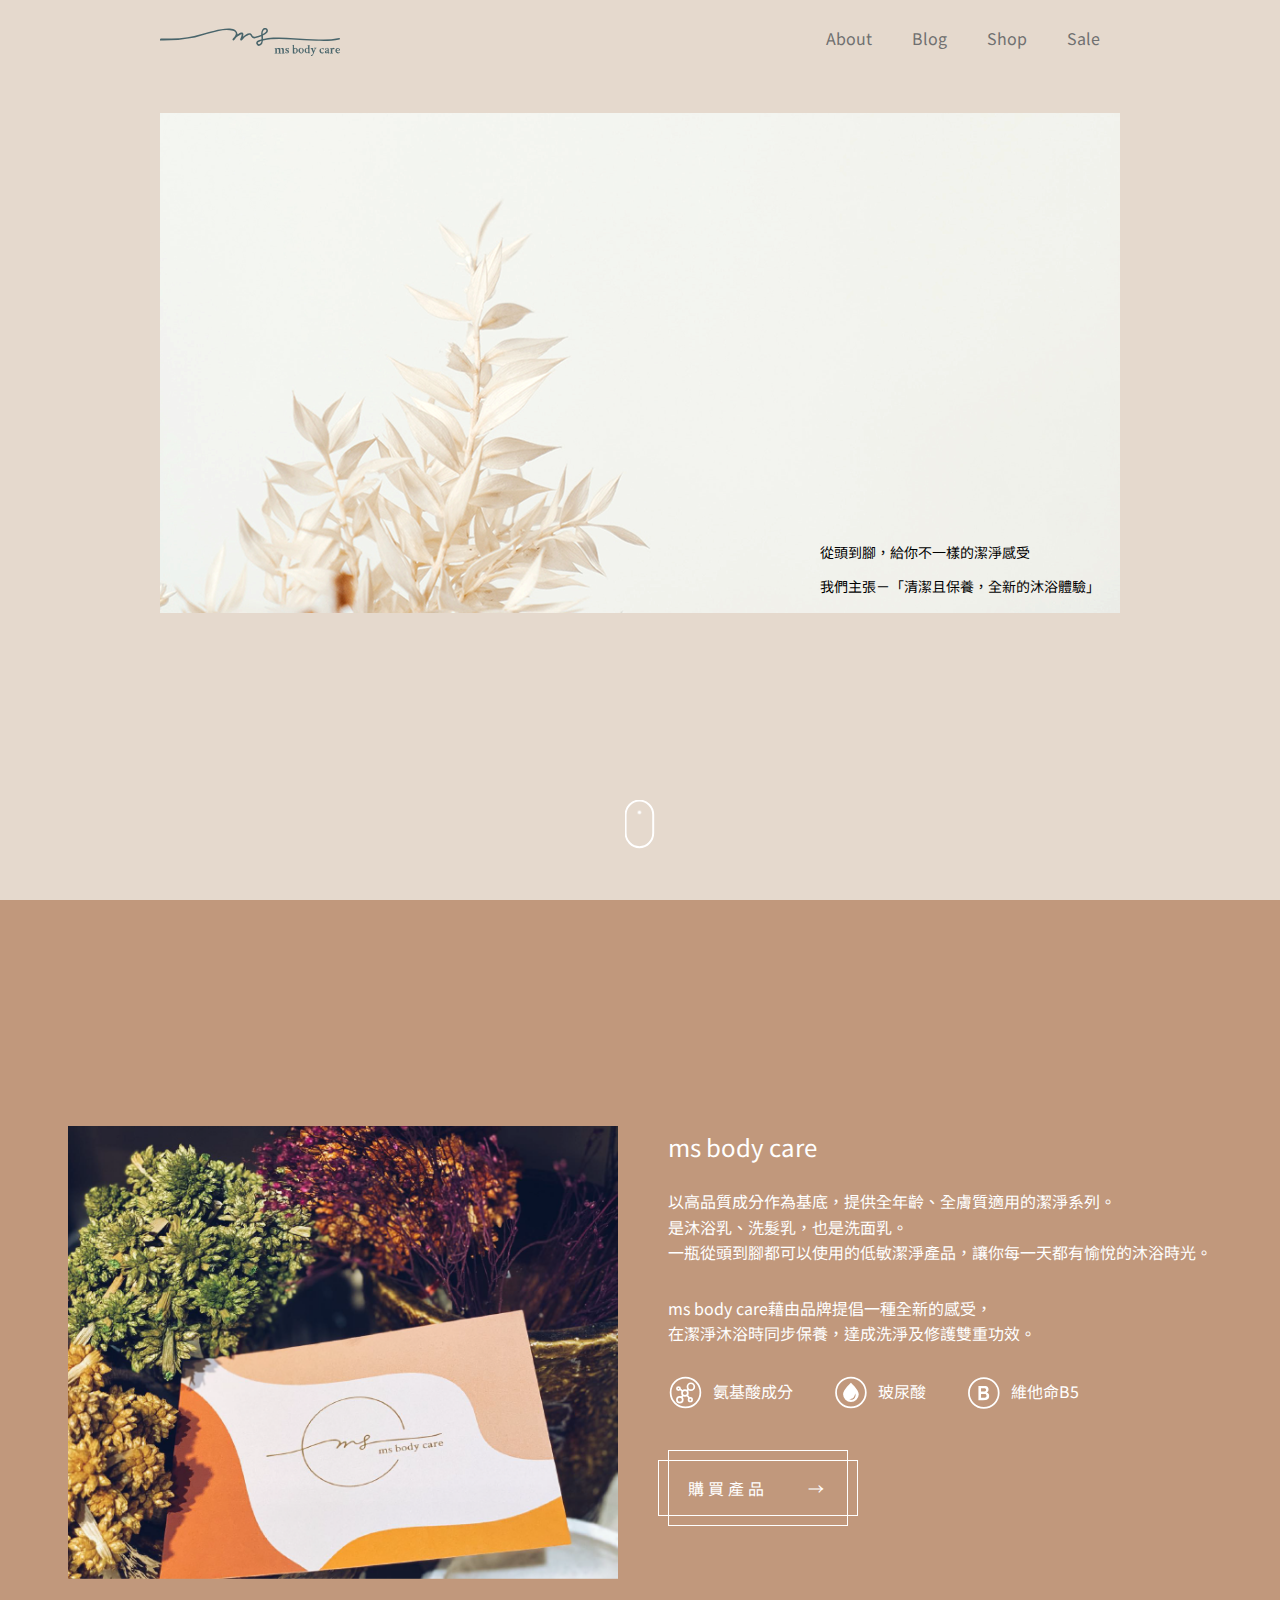
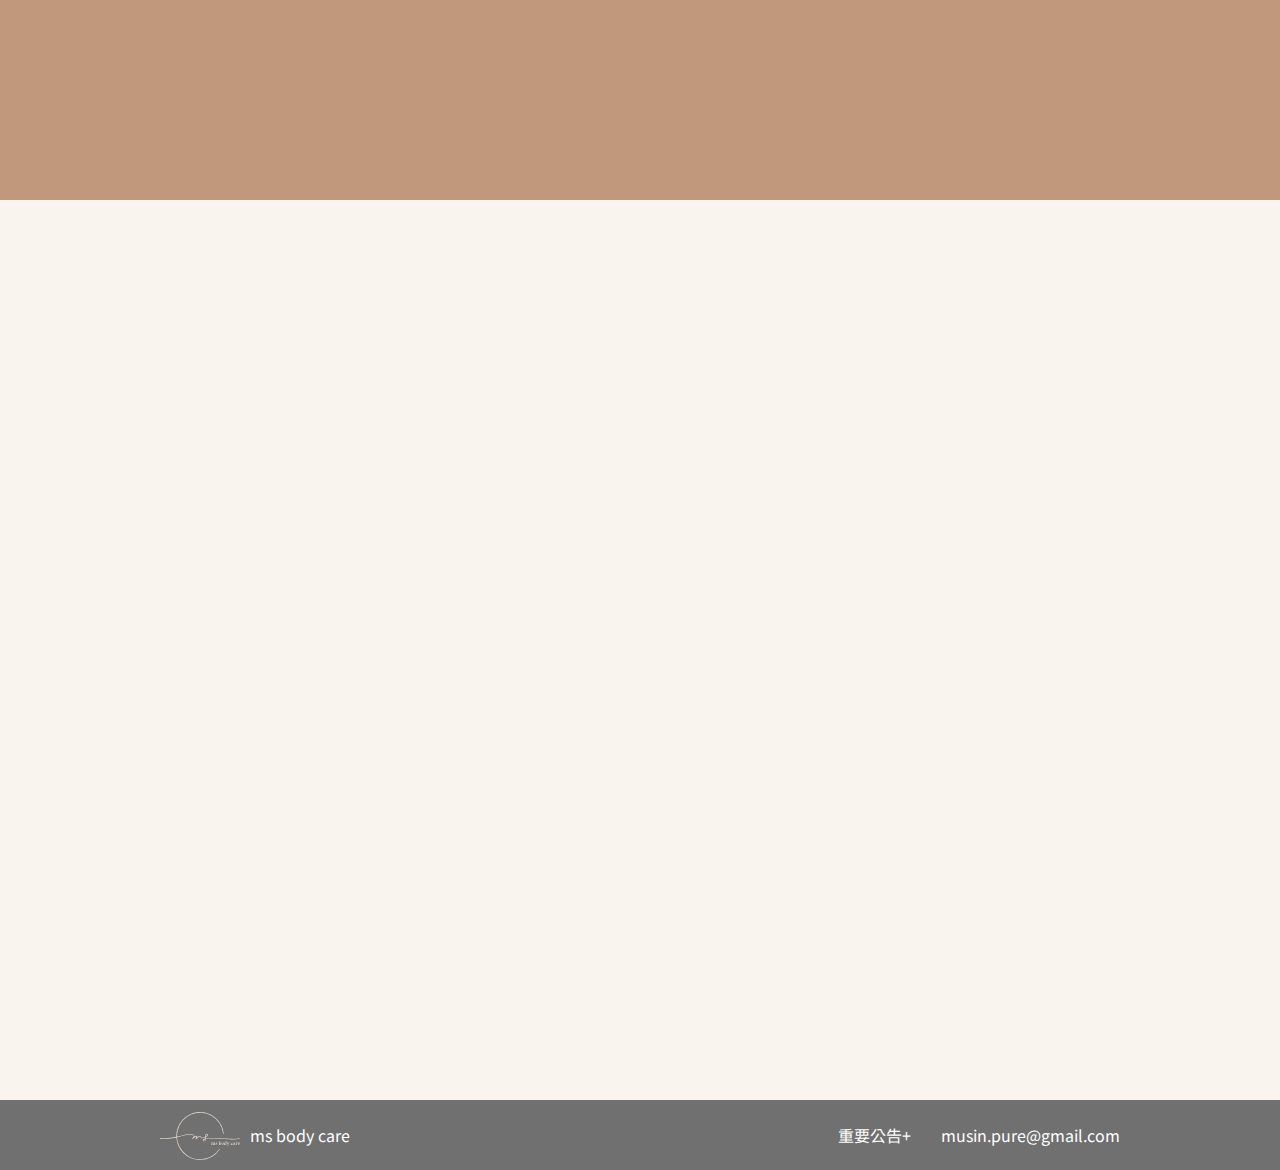
==== index.html @ 137fa20e "ms_0202" ====
<!DOCTYPE html>
<html lang="en">
<head>
    <meta charset="UTF-8">
    <meta name="viewport" content="width=device-width, initial-scale=1.0">
    <title>ms body care</title>
    <link rel="shortcut icon" href="style/images/favicon.ico"/>
    <link rel="bookmark" href="style/images/favicon.ico"/>
    <link rel="stylesheet" href="https://use.fontawesome.com/releases/v5.15.1/css/all.css" integrity="sha384-vp86vTRFVJgpjF9jiIGPEEqYqlDwgyBgEF109VFjmqGmIY/Y4HV4d3Gp2irVfcrp" crossorigin="anonymous">
    <link rel="stylesheet" href="style/css/reset.css">
    <link rel="stylesheet" href="style/css/layout.css">
    <link rel="stylesheet" href="style/css/main.css">
    <link rel="stylesheet" href="style/css/aos.css">
</head>
<body>
    <div class="index_layout">
        <div class="header">
            <div class="main">
                <div class="nav flex">
                    <h1 class="logotype"><a href="index.html">ms body care</a></h1>
                    <div class="function_box"> 
                        <div class="menu"><i class="fas fa-bars"></i></div>
                        <ul class="function_bar flex">
                            <li><i class="fas fa-times"></i></li>
                            <li><a href="html/about.html">About</a></li>
                            <li><a href="html/blog.html">Blog</a></li>
                            <li><a href="html/product.html">Shop</a></li>
                            <li><a href="html/sale.html">Sale</a></li>
                        </ul>
                    </div>
                    <div class="overlay unblock"></div>
                </div>
                <div class="contents">
                    <div class="header_img">
                        <ul class="img_text">
                            <li>從頭到腳，給你不一樣的潔淨感受</li>
                            <li>我們主張－「清潔且保養，全新的沐浴體驗」</li>
                        </ul>
                        <ul class="social_bar">
                            <li><a href="https://www.facebook.com/MUSIN.BODYCARE/"><i class="fab fa-facebook"></i></a></li>
                            <li><a href="https://www.instagram.com/m.sbodycare/"><i class="fab fa-instagram"></i></a></li>
                            <!-- <li><a href="#"><i class="fab fa-twitter"></i></a></li> -->
                        </ul>
                    </div>
                    <a class="scroll-link" href="#content">
                        <svg class="mouse" xmlns="http://www.w3.org/2000/svg" viewBox="0 0 76 130" preserveAspectRatio="xMidYMid meet">
                        <g fill="none" fill-rule="evenodd">
                            <rect width="70" height="118" x="1.5" y="1.5" stroke="#FFF" stroke-width="5" rx="36"/>
                            <circle class="scroll" cx="36.5" cy="31.5" r="4.5" fill="#FFF"/>
                        </g>
                        </svg>
                    </a>
                </div>
            </div>
        </div>
        <div id="content" class="content">
            <div class="main_other flex">
                <dl class="flex">
                    <dd class="content_img"><img src="style/images/content_img.png" alt=""></dd>
                    <dd class="content_text">
                        <div class="title">ms body care</div>
                        <ul class="text">
                            <li>以高品質成分作為基底，提供全年齡、全膚質適用的潔淨系列。</li>
                            <li>是沐浴乳、洗髮乳，也是洗面乳。</li>
                            <li>一瓶從頭到腳都可以使用的低敏潔淨產品，讓你每一天都有愉悅的沐浴時光。</li>
                        </ul>
                        <ul class="text">
                            <li>ms body care藉由品牌提倡一種全新的感受，</li>
                            <li>在潔淨沐浴時同步保養，達成洗淨及修護雙重功效。</li>
                        </ul>
                        <ul class="ico_bar flex">
                            <li><i class="ico ico_1"></i>氨基酸成分</li>
                            <li><i class="ico ico_2"></i>玻尿酸</li>
                            <li><i class="ico ico_3"></i>維他命B5</li>
                        </ul>
                        <a class="alink button" href="html/product.html">
                            購買產品<span class="arrow">&rarr;</span>
                            <span class="button__horizontal"></span>
	                        <sapn class="button__vertical"></span>
                        </a>
                    </dd>
                </dl>
            </div>
        </div>
        <div class="slogan">
            <div class="main flex">
                <div class="slogan_text" data-aos="fade-down" data-aos-easing="linear" data-aos-duration="1000">
                    <div class="title"><span>“</span></div>
                    <p class="text">What fuels your spirit fuels your body –</p>
                    <p>Twilight</p>
                </div>
            </div>
        </div>
        <div class="footer">
            <div class="main flex">
                <a href="index.html" class="footer_logo">
                    <div class="footer_img"></div>
                    <span class="footer_text">ms body care</span>
                </a>
                <ul class="social_bar">
                    <li><a href="https://www.facebook.com/MUSIN.BODYCARE/"><i class="fab fa-facebook"></i></a></li>
                    <li><a href="https://www.instagram.com/m.sbodycare/"><i class="fab fa-instagram"></i></a></li>
                </ul>
                <ul class="message_bar flex">
                    <li><a href="https://www.facebook.com/MUSIN.BODYCARE/">重要公告+</a></li>
                    <li><a href="mailto:musin.pure@gmail.com">musin.pure@gmail.com</a></li>
                </ul>
            </div>
        </div>
    </div>
    <script src="html/js/jq_3.5.1.js"></script>
    <script src="html/js/main.js"></script>
    <script src="html/js/aos.js"></script>
    <script>
        AOS.init();
    </script>
</body>
</html>
---- style/css/layout.css ----
/* font */
@import url('https://fonts.googleapis.com/css2?family=Roboto+Slab:wght@600&family=Roboto:wght@100&display=swap');
@import url('https://fonts.googleapis.com/css2?family=Noto+Sans+TC:wght@100&display=swap');
body{
    font-family: 'Noto Sans TC', sans-serif;
    cursor:default;
    }
/* layout */
a{text-decoration:none;display:block;color:#707070;}
img{width:100%;}
.logotype a{width:180px;height:28px;background:url(../images/logo_word.svg)0 0 no-repeat;color:transparent;}
.unblock{display:none}
.flex{display:flex;}
.header{background:#E5D9CD;}
.content{background:#C1987C;}
.slogan{background:#FAF4EF;}
.footer{background:#707070;}
.main{width:960px;height:100vh;margin:0 auto;padding:10px 0;}
.main_other{width:100%;height:100vh;margin:0 auto;justify-content:center;align-items:center;}
.overlay{width:100%;height:100vh;position:fixed;background:rgba(0,0,0,0.7);z-index:98;top:0;left:0;}
.fas{display:none;}
.fa-bars{font-size:24px;}
/* nav */
.nav{justify-content:space-between;margin:0 0 40px 0;align-items:center;}
.function_bar .menu{display:none;}
.function_bar a{padding:20px;}
.function_bar a:after{content:"";display:block;width:100%;height:2px;background:#48656B;;margin:5px 0 0;opacity:0;transition:0.5s;}
.function_bar a:hover{color:#48656B;;font-weight:bolder;}
.function_bar a:hover::after{opacity:1;}
.function_bar .ch{position:relative;}
/* ico */
.ico{display:inline-block;vertical-align:middle;background:url(../images/icon.svg)0 0 no-repeat;background-size:350px 350px;width:35px;height:35px;margin:-2px 10px 0 0;}
.ico_scroll{width:20px;height:20px;border:1px solid #000;}
.ico_1{background-position:0 0;}
.ico_2{background-position:-36px 0;}
.ico_3{background-position:-73px 0;}
/* header */
.social_bar .fab{font-size:28px;}
.social_bar li+li{margin:15px 0 0;}
/* scroll-link */
.scroll-link{position:absolute;bottom:3rem;left:50%;transform:translateX(-50%);z-index:1;}
.mouse{max-width:30px;width:100%;height:auto;}
.scroll {animation-name:scroll;animation-duration:1.5s;animation-timing-function:cubic-bezier(0.650, -0.550, 0.250, 1.500);animation-iteration-count:infinite;transform-origin:50% 20.5px;will-change:transform, opacity;opacity:1;}
@keyframes scroll {
    0%, 20% {transform: translateY(0) scaleY(1);}
    100% {transform: translateY(36px) scaleY(2);opacity: 0;}
}
/* footer */
.footer .main{height:auto;padding:0px;justify-content:space-between;align-items:center;}
.footer .footer_logo{display:flex;align-items:center;justify-content:center;}
.footer .footer_img{width:80px;height:50px;background:url(../images/logo_circle.svg)0 0 no-repeat;background-position:0px 2px;margin:0 10px 0 0;}
.footer a{color:#fff;padding:10px 0;}
.footer .social_bar{display:none;}
.footer .message_bar li+li{margin-left:30px;}
/* about_layout */
.about_layout .header{background: -moz-linear-gradient(left, #e5d9cd  0%, #e5d9cd  50%, #ffffff 50%, #ffffff 100%); /* FF3.6-15 */
background: -webkit-linear-gradient(left, #e5d9cd  0%, #e5d9cd  50%, #ffffff 50%, #ffffff 100%); /* Chrome10-25,Safari5.1-6 */
background: linear-gradient(to right, #e5d9cd  0%, #e5d9cd  50%, #ffffff 50%, #ffffff 100%); /* W3C, IE10+, FF16+, Chrome26+, Opera12+, Safari7+ */}
/* blog_layout */
.blog_layout .main{height:initial;overflow:hidden;}
@media screen and (max-width:1094px){
    .main{width:100%;padding:0px 0px 40px;}
    .nav{padding:10px 20px;background:#FAF4EF;position:fixed;z-index:10;width:100%;justify-content:center;margin:0;}
    .nav .function_box{position:absolute;left:3%;top:calc(50% - 12px);}
    .logotype a{width:140px;height:22px;;}
    .nav+.contents{padding-top:42px;}
    .fas{display:block;}
    .ico{display:block;margin:0 auto;}
    .scroll-link{display:none;}
    /* function_bar */
    .function_bar{display:block;position:fixed;;width:75%;height:100vh;top:0;left:-75%;z-index:99;background:#FAF4EF;overflow:hidden;}
    .function_bar .menu{display:block;}
    .function_bar li+li{margin-left:0;text-align:center;}
    .function_bar li+li a{padding:8px 20px;margin:20px auto;color:#48656B;border:1px solid #48656B;background:#fff;width:70%;}
    .function_bar .fa-times{display:block;font-size:24px;margin:0 0 0 10px;width:40px;height:40px;line-height:40px;text-align:center;}
    .function_bar a:after{display:none;}
    /*  content */
    .content .main_other{display:block;height:auto;}
    /* header */
    .social_bar li+li{margin:0 0 0 30px;}
    /* footer */
    .footer{text-align:center;position:relative;bottom:0;width:100%;padding:25px 0;}
    .footer .flex{display:block;}
    .footer .main{width:100%;}
    .footer .social_bar{display:flex;justify-content:center;padding:15px 0;}
    .footer .message_bar li+li{margin-left:0px;}
    .footer .footer_img{margin:0;}
    .footer .footer_text{display:none;}
    /* about_layout */
    .about_layout .main{height:auto;padding:0px;}
    .about_layout .header{background:#fff}
    /* prod_layout */
    .prod_layout .main{height:auto;}
    .prod_box{display:block;}
    /* sale_layout */
    .sale_layout .main{height:auto;}
}
@media screen and (max-width:1024px){

}
---- style/css/main.css ----
/*  index_layout*/
/* header */
.header .main{position:relative;}
.header_img{width:100%;height:500px;;background:url(../images/index.png)0 0 no-repeat;position:relative;background-position:0px -63px;}
.header_img .img_text{position:absolute;right:20px;bottom:20px;font-size:14px;}
.header_img .img_text li+li{margin-top:20px;}
.header_img .social_bar{position:absolute;right:-7%;top:15%;}
/* .header .scroll{position: absolute;bottom:8%;left:calc(50% - 10px);} */
/* content */
.content_img{width:550px;height:450px;}
.content_text{margin-left:50px;color:#fff;padding:10px 0;}
.content_text .title{font-size:24px;}
.content_text .text,.content_text .ico_bar{margin-top:30px;line-height:1.6;}
.content_text .ico_bar li+li{margin-left:40px;}
.content_text .alink{width:180px;margin-top:50px;color:#fff;}
.content_text .alink .arrow{margin-left:40px;}
/* alink */
.button {--offset:10px;--border-size:1px;display:block;
    position:relative;
    padding:20px 20px;
    -webkit-appearance: none;
       -moz-appearance: none;
            appearance: none;
    border: 0;
    background: transparent;
    color: #e55743;
    text-transform: uppercase;
    letter-spacing: 0.25em;
    outline: none;
    cursor: pointer;
    border-radius: 0;
    box-shadow: inset 0 0 0 var(--border-size) currentcolor;
    transition: background 0.8s ease;
  }
  .button:hover {
    background: rgba(100, 0, 0, 0.03);
  }
  .button__horizontal, .button__vertical {
    position: absolute;
    top: var(--horizontal-offset, 0);
    right: var(--vertical-offset, 0);
    bottom: var(--horizontal-offset, 0);
    left: var(--vertical-offset, 0);
    transition: transform 0.8s ease;
    will-change: transform;
  }
  .button__horizontal::before, .button__vertical::before {
    content: "";
    position: absolute;
    border: inherit;
  }
  .button__horizontal {
    --vertical-offset: calc(var(--offset) * -1);
    border-top: var(--border-size) solid currentcolor;
    border-bottom: var(--border-size) solid currentcolor;
  }
  .button__horizontal::before {
    top: calc(var(--vertical-offset) - var(--border-size));
    bottom: calc(var(--vertical-offset) - var(--border-size));
    left: calc(var(--vertical-offset) * -1);
    right: calc(var(--vertical-offset) * -1);
  }
  .button:hover .button__horizontal {
    transform: scaleX(0);
  }
  .button__vertical {
    --horizontal-offset: calc(var(--offset) * -1);
    border-left: var(--border-size) solid currentcolor;
    border-right: var(--border-size) solid currentcolor;
  }
  .button__vertical::before {
    top: calc(var(--horizontal-offset) * -1);
    bottom: calc(var(--horizontal-offset) * -1);
    left: calc(var(--horizontal-offset) - var(--border-size));
    right: calc(var(--horizontal-offset) - var(--border-size));
  }
  .button:hover .button__vertical {
    transform: scaleY(0);
  }
/* slogan */
.slogan .title{font-size:90px;width:45px;height:45px;margin:0 auto}
.slogan .title span{display:block;transform:translateX(-50px);}
.slogan .main{align-items:center;justify-content:center;}
.slogan .slogan_text{text-align:center;}
.slogan .slogan_text .text{font-size:28px;font-weight:bolder;margin:20px 0 30px;line-height:1.6;padding:0 30px;}
/* about_layout */
.about_layout .background_box{width:750px;height:450px;background:#FAF4EF;position:absolute;top:15%;left:-2%;}
.about_img{width:380px;position:absolute;z-index:10;left:12%;bottom:5%;}
.about_text{width:410px;position:absolute;z-index:10;right:0%;top:20%;color:#48656B;}
.about_text dt{font-size:18px;}
.about_text dd{margin:12px 0;line-height:1.6;}
.about_text .title::after,.about_text .title::before{content:"";width:2px;height:20px;display:inline-block;background:#48656B;vertical-align:middle;margin:-5px 5px 0;}
/* prod_layout */
.prdo_img{width:45%;flex-shrink:0;margin:0px 30px;}
.prod_box{margin-bottom:50px;align-items:center;}
.prod_box .prod_text{padding:0 10px;}
.prod_box .title{margin:0 0 25px 0;font-size:26px;}
.prod_box .text{line-height:1.6;border-bottom: 2px solid #000;padding-bottom:15px;}
.prod_box .intro dt{margin:12px 0 0;font-weight:bolder;}
.prod_box .intro dd{border-bottom:2px solid #707070;padding:8px 0 12px 0;line-height:1.4;color:#707070;}
.prod_text .intro dd ul li+li{margin:5px 0 0;}
.prod_box .prod_price{padding:0 10px;margin:10px 0;font-weight:bolder;text-align:right;font-size:18px;letter-spacing:2px;}
.prod_box .buy_way dt{margin:0 0 12px 0;}
.prod_box .buy_way dt::after{content:"：";display:inline-block;}
.prod_box .buy_way a{display:block;padding:10px 0;width:60%;font-weight:bolder;color:#48656B;font-size:18px;}
.prod_box .buy_way a span{font-size:14px;margin-left:8px;}
.prod_box .buy_way a::before{content:" ";display:inline-block;width:2px;height:2px;border-radius:50%;vertical-align:middle;background:#48656B;margin:-2px 8px 0 0;}
.prod_box .buy_way a:hover,.prod_box .sale_link a:hover{background:#48656B;color:#fff;}
.prod_box .sale_link a{width:150px;text-align:center;padding:10px;color:#48656B;float:right;}
.prod_box .sale_link::after{content:"";display:block;clear:both;}
.prod_box .sale_link .fas{display:inline-block;margin-left:6px;}
/* blog_layout */
.timeline:before{content:'';position:absolute;top:6%;left:50%;margin:0 auto;height:91%;width:1px;background-color:#707070;}
.timeline{padding:0 50px 50px;}
.blog_box>li{display:flex;justify-content:space-between;position:relative;align-items:center;height:60vh;margin:60px 0;}
.blog_box .blog_text{text-align:center;width:38%;}
.blog_box .blog_text .title{font-size:24px;font-weight:bolder;}
.blog_box .blog_text p{margin:30px 0;line-height:1.6;letter-spacing:2px;text-align:left;}
.blog_box .blog_img{width:450px;position:absolute;right:6%;}
.blog_box .blog_img a{width:100%;height:100%;}
.blog_box .blog_item_2 .blog_img{left:6%;}
.blog_box .ba_box{width:300px;height:500px;}
.blog_box .blog_item_1 .ba_box{background:#C1987C;}
.blog_box .blog_item_2 .ba_box{background:#FAF4EF;}
.blog_box .blog_item_3 .ba_box{background:#48656B;}
/* sale_layout */
.sale_layout .nav{margin:0 0 30px 0;}
.sale_layout .sale_title{font-size:20px;color:#ff0000;margin-bottom:15px;}
.sale_layout .prod_price span{color:#ff0000;font-weight:bolder;}
@media screen and (max-width:1094px){
    .header_img{width:90%;margin:20px auto 0;background-position: 35% -20px;}
    .header_img .img_text{right:2%;;bottom:0;top:10%;font-weight:bolder;font-size:12px;}
    .header_img .social_bar{display:none;}
    /* index_layout */
    .index_layout .header .main{padding:0 0 20px;height:auto;}
    /* about_layout */
    .about_layout .background_box{display:none;}
    .about_text{background:#FAF4EF;width:100%;position:unset;overflow:auto;padding:20px;}
    .about_img{width:100%;position:unset;}
    .content_img{width:100%;height:auto;}
    .content dl.flex{display:block;}
    .content_text{margin-left:0px;padding:10px 20px;text-align:center;}
    .content_text .text, .content_text .ico_bar{margin-top:24px;}
    .content_text .ico_bar{justify-content:space-around;align-items:center;}
    .content_text .alink{margin:40px auto 30px;}
    /* prod_layout */
    .prdo_img{width:80%;margin:30px auto;}
    .prod_box .prod_text{padding:0 30px;}
    .prod_box .prod_price{text-align:center;border:2px solid #707070;width:55%;margin:25px auto;padding:15px 10px;}
    .prod_box .buy_way{margin-top:30px;}
    .prod_box .buy_way dt{text-align:center;}
    .prod_box .buy_way dt::after{content:"";display:block;width:70px;height:2px;background:#000;margin:10px auto 0;}
    .prod_box .buy_way a::before{display:none;}
    .prod_box .buy_way a,.prod_box .sale_link a{background:#48656B;color:#fff;text-align:center;padding:15px 0;margin:15px auto;width:90%;}
    .prod_box .sale_link a{float:none;width:55%;}
    /* blog_layout */
    .timeline{padding:0 10px;}
    .timeline:before{display:none;}
    .blog_box>li{height:initial;flex-direction:column;padding:35px 10px;margin:0 auto;}
    .blog_box .blog_item_2{flex-direction:column-reverse;}
    .blog_box .blog_img{position:initial;width:90%;}
    .blog_box .ba_box{display:none;}
    .blog_box .blog_text{margin:0 0 20px 0;width:85%;}
    .blog_box .blog_text p{margin:20px 0;}
    .blog_box .blog_text .title{font-size:20px;}
}
@media screen and (min-width:1023px) and (max-width:1025px){
  .about_text{height:42vh;}
}
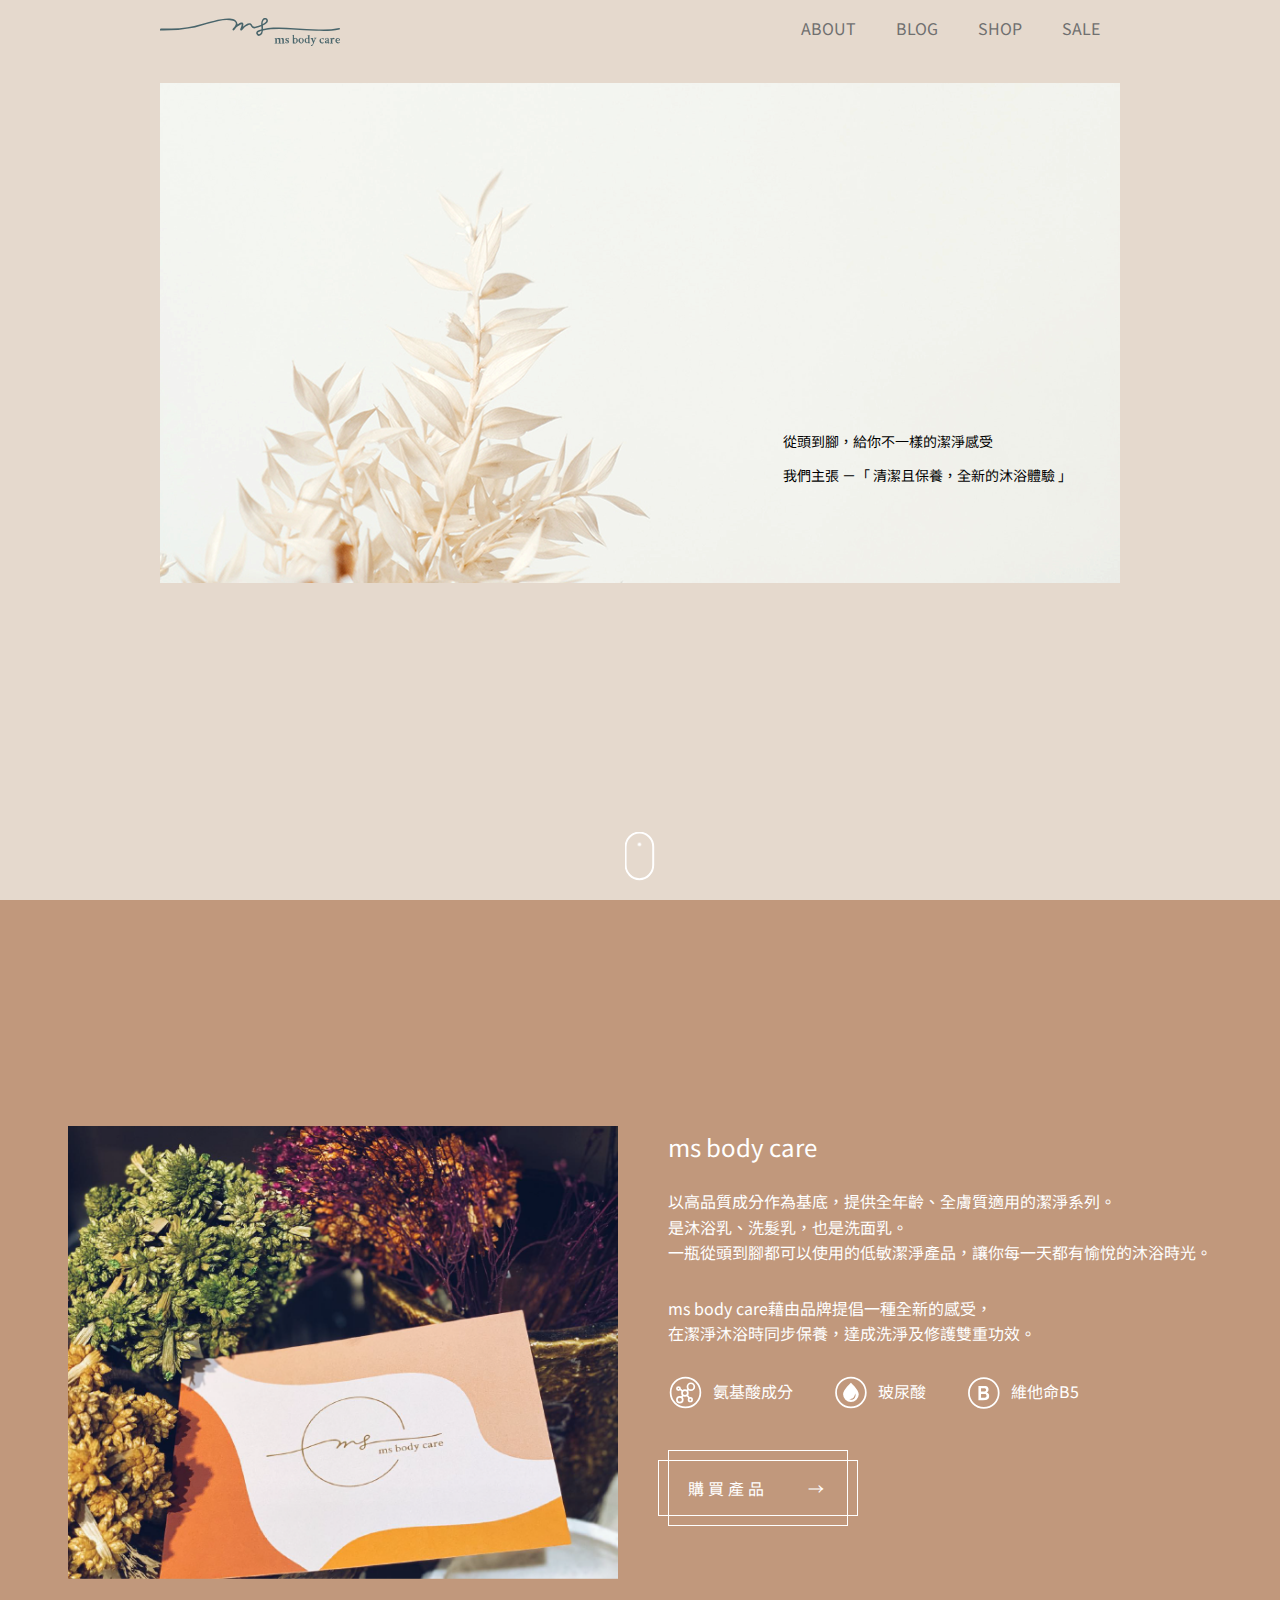
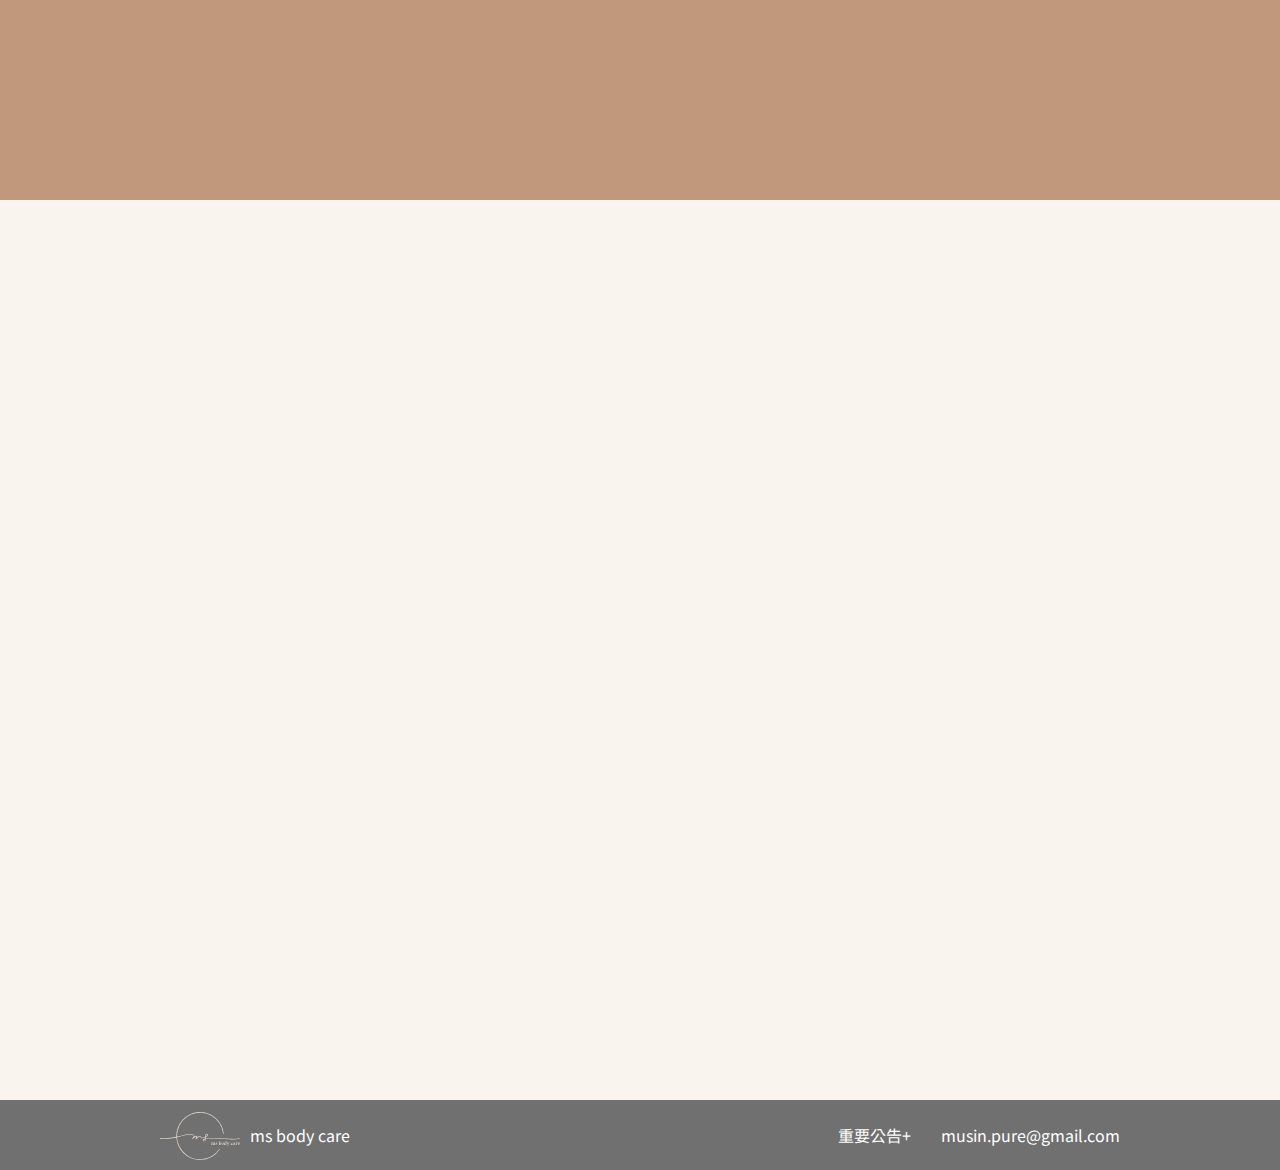
==== commit 3c315117: "ms_0204" ====
--- a/index.html
+++ b/index.html
@@ -15,33 +15,33 @@
 <body>
     <div class="index_layout">
         <div class="header">
+            <div class="nav flex">
+                <h1 class="logotype"><a href="index.html">ms body care</a></h1>
+                <div class="function_box"> 
+                    <div class="menu"><i class="fas fa-bars"></i></div>
+                    <ul class="function_bar flex">
+                        <li><i class="fas fa-times"></i></li>
+                        <li><a href="html/about.html">ABOUT</a></li>
+                        <li><a href="html/blog.html">BLOG</a></li>
+                        <li><a href="html/product.html">SHOP</a></li>
+                        <li><a href="html/sale.html">SALE</a></li>
+                    </ul>
+                </div>
+                <div class="overlay unblock"></div>
+            </div>
             <div class="main">
-                <div class="nav flex">
-                    <h1 class="logotype"><a href="index.html">ms body care</a></h1>
-                    <div class="function_box"> 
-                        <div class="menu"><i class="fas fa-bars"></i></div>
-                        <ul class="function_bar flex">
-                            <li><i class="fas fa-times"></i></li>
-                            <li><a href="html/about.html">About</a></li>
-                            <li><a href="html/blog.html">Blog</a></li>
-                            <li><a href="html/product.html">Shop</a></li>
-                            <li><a href="html/sale.html">Sale</a></li>
-                        </ul>
-                    </div>
-                    <div class="overlay unblock"></div>
-                </div>
                 <div class="contents">
                     <div class="header_img">
                         <ul class="img_text">
                             <li>從頭到腳，給你不一樣的潔淨感受</li>
-                            <li>我們主張－「清潔且保養，全新的沐浴體驗」</li>
-                        </ul>
-                        <ul class="social_bar">
-                            <li><a href="https://www.facebook.com/MUSIN.BODYCARE/"><i class="fab fa-facebook"></i></a></li>
-                            <li><a href="https://www.instagram.com/m.sbodycare/"><i class="fab fa-instagram"></i></a></li>
-                            <!-- <li><a href="#"><i class="fab fa-twitter"></i></a></li> -->
+                            <li>我們主張 －「 清潔且保養，全新的沐浴體驗 」</li>
                         </ul>
                     </div>
+                    <ul class="social_bar">
+                        <li><a href="https://www.facebook.com/MUSIN.BODYCARE/"><i class="fab fa-facebook"></i></a></li>
+                        <li><a href="https://www.instagram.com/m.sbodycare/"><i class="fab fa-instagram"></i></a></li>
+                        <!-- <li><a href="#"><i class="fab fa-twitter"></i></a></li> -->
+                    </ul>
                     <a class="scroll-link" href="#content">
                         <svg class="mouse" xmlns="http://www.w3.org/2000/svg" viewBox="0 0 76 130" preserveAspectRatio="xMidYMid meet">
                         <g fill="none" fill-rule="evenodd">
--- a/style/css/layout.css
+++ b/style/css/layout.css
@@ -15,13 +15,13 @@
 .content{background:#C1987C;}
 .slogan{background:#FAF4EF;}
 .footer{background:#707070;}
-.main{width:960px;height:100vh;margin:0 auto;padding:10px 0;}
+.main{width:960px;margin:0 auto;padding:10px 0;}
 .main_other{width:100%;height:100vh;margin:0 auto;justify-content:center;align-items:center;}
 .overlay{width:100%;height:100vh;position:fixed;background:rgba(0,0,0,0.7);z-index:98;top:0;left:0;}
 .fas{display:none;}
 .fa-bars{font-size:24px;}
 /* nav */
-.nav{justify-content:space-between;margin:0 0 40px 0;align-items:center;}
+.nav{justify-content:space-between;align-items:center;width:960px;margin:0 auto;}
 .function_bar .menu{display:none;}
 .function_bar a{padding:20px;}
 .function_bar a:after{content:"";display:block;width:100%;height:2px;background:#48656B;;margin:5px 0 0;opacity:0;transition:0.5s;}
@@ -38,7 +38,7 @@
 .social_bar .fab{font-size:28px;}
 .social_bar li+li{margin:15px 0 0;}
 /* scroll-link */
-.scroll-link{position:absolute;bottom:3rem;left:50%;transform:translateX(-50%);z-index:1;}
+.scroll-link{position:absolute;bottom:1rem;left:50%;transform:translateX(-50%);z-index:1;}
 .mouse{max-width:30px;width:100%;height:auto;}
 .scroll {animation-name:scroll;animation-duration:1.5s;animation-timing-function:cubic-bezier(0.650, -0.550, 0.250, 1.500);animation-iteration-count:infinite;transform-origin:50% 20.5px;will-change:transform, opacity;opacity:1;}
 @keyframes scroll {
@@ -58,12 +58,11 @@
 background: linear-gradient(to right, #e5d9cd  0%, #e5d9cd  50%, #ffffff 50%, #ffffff 100%); /* W3C, IE10+, FF16+, Chrome26+, Opera12+, Safari7+ */}
 /* blog_layout */
 .blog_layout .main{height:initial;overflow:hidden;}
-@media screen and (max-width:1094px){
-    .main{width:100%;padding:0px 0px 40px;}
-    .nav{padding:10px 20px;background:#FAF4EF;position:fixed;z-index:10;width:100%;justify-content:center;margin:0;}
+@media screen and (max-width:1023px){
+    .main{width:100%;padding:42px 0px 40px;}
+    .nav{padding:10px 20px;background:#FAF4EF;position:fixed;top:0;left:0;z-index:10;width:100%;justify-content:center;margin:0;}
     .nav .function_box{position:absolute;left:3%;top:calc(50% - 12px);}
     .logotype a{width:140px;height:22px;;}
-    .nav+.contents{padding-top:42px;}
     .fas{display:block;}
     .ico{display:block;margin:0 auto;}
     .scroll-link{display:none;}
@@ -71,7 +70,7 @@
     .function_bar{display:block;position:fixed;;width:75%;height:100vh;top:0;left:-75%;z-index:99;background:#FAF4EF;overflow:hidden;}
     .function_bar .menu{display:block;}
     .function_bar li+li{margin-left:0;text-align:center;}
-    .function_bar li+li a{padding:8px 20px;margin:20px auto;color:#48656B;border:1px solid #48656B;background:#fff;width:70%;}
+    .function_bar li+li a{padding:20px;margin:0px auto;color:#48656B;background:#fff;}
     .function_bar .fa-times{display:block;font-size:24px;margin:0 0 0 10px;width:40px;height:40px;line-height:40px;text-align:center;}
     .function_bar a:after{display:none;}
     /*  content */
@@ -87,11 +86,9 @@
     .footer .footer_img{margin:0;}
     .footer .footer_text{display:none;}
     /* about_layout */
-    .about_layout .main{height:auto;padding:0px;}
     .about_layout .header{background:#fff}
     /* prod_layout */
     .prod_layout .main{height:auto;}
-    .prod_box{display:block;}
     /* sale_layout */
     .sale_layout .main{height:auto;}
 }
--- a/style/css/main.css
+++ b/style/css/main.css
@@ -1,11 +1,11 @@
-/*  index_layout*/
+/*index_layout*/
+.index_layout .slogan .main{height:100vh;}
+.index_layout .header .main{padding:20px 0 0px;position:relative;height:calc(100vh - 63px);}
+.index_layout .main .contents .social_bar{position:absolute;top:10%;right:-4%;}
 /* header */
-.header .main{position:relative;}
-.header_img{width:100%;height:500px;;background:url(../images/index.png)0 0 no-repeat;position:relative;background-position:0px -63px;}
-.header_img .img_text{position:absolute;right:20px;bottom:20px;font-size:14px;}
+.header_img{width:100%;height:65vh;;background:url(../images/index.png)0 0 no-repeat;position:relative;background-position:0px -63px;}
+.header_img .img_text{position:absolute;right:5%;top:60%;font-size:14px;}
 .header_img .img_text li+li{margin-top:20px;}
-.header_img .social_bar{position:absolute;right:-7%;top:15%;}
-/* .header .scroll{position: absolute;bottom:8%;left:calc(50% - 10px);} */
 /* content */
 .content_img{width:550px;height:450px;}
 .content_text{margin-left:50px;color:#fff;padding:10px 0;}
@@ -84,15 +84,17 @@
 .slogan .slogan_text{text-align:center;}
 .slogan .slogan_text .text{font-size:28px;font-weight:bolder;margin:20px 0 30px;line-height:1.6;padding:0 30px;}
 /* about_layout */
-.about_layout .background_box{width:750px;height:450px;background:#FAF4EF;position:absolute;top:15%;left:-2%;}
-.about_img{width:380px;position:absolute;z-index:10;left:12%;bottom:5%;}
-.about_text{width:410px;position:absolute;z-index:10;right:0%;top:20%;color:#48656B;}
+.about_layout .header .main{height:100vh;display:flex;justify-content:center;align-items:center;}
+.about_layout .header .main .contents{display:flex;position:relative;}
+.about_layout .background_box{width:650px;height:350px;background:#FAF4EF;margin:-50px 0 0 50px;}
+.about_img{width:280px;position:absolute;left:23%;top:-4%;}
+.about_text{width:410px;color:#48656B;margin-left:-170px;}
 .about_text dt{font-size:18px;}
 .about_text dd{margin:12px 0;line-height:1.6;}
 .about_text .title::after,.about_text .title::before{content:"";width:2px;height:20px;display:inline-block;background:#48656B;vertical-align:middle;margin:-5px 5px 0;}
 /* prod_layout */
 .prdo_img{width:45%;flex-shrink:0;margin:0px 30px;}
-.prod_box{margin-bottom:50px;align-items:center;}
+.prod_box{margin-bottom:100px;align-items:center;}
 .prod_box .prod_text{padding:0 10px;}
 .prod_box .title{margin:0 0 25px 0;font-size:26px;}
 .prod_box .text{line-height:1.6;border-bottom: 2px solid #000;padding-bottom:15px;}
@@ -110,9 +112,11 @@
 .prod_box .sale_link::after{content:"";display:block;clear:both;}
 .prod_box .sale_link .fas{display:inline-block;margin-left:6px;}
 /* blog_layout */
-.timeline:before{content:'';position:absolute;top:6%;left:50%;margin:0 auto;height:91%;width:1px;background-color:#707070;}
-.timeline{padding:0 50px 50px;}
-.blog_box>li{display:flex;justify-content:space-between;position:relative;align-items:center;height:60vh;margin:60px 0;}
+.timeline:before{content:'';position:absolute;top:0%;left:50%;margin:0 auto;height:99%;width:1px;background-color:#707070;}
+.timeline{padding:0 50px 50px;position:relative;}
+.blog_box{margin-top:20px;}
+.blog_box>li{display:flex;justify-content:space-between;position:relative;align-items:center;}
+.blog_box>li+li{margin-top:80px;}
 .blog_box .blog_text{text-align:center;width:38%;}
 .blog_box .blog_text .title{font-size:24px;font-weight:bolder;}
 .blog_box .blog_text p{margin:30px 0;line-height:1.6;letter-spacing:2px;text-align:left;}
@@ -123,20 +127,25 @@
 .blog_box .blog_item_1 .ba_box{background:#C1987C;}
 .blog_box .blog_item_2 .ba_box{background:#FAF4EF;}
 .blog_box .blog_item_3 .ba_box{background:#48656B;}
+.sgs_box{text-align:center;}
+.sgs_box dt{font-size:24px;font-weight:bolder;margin-bottom:50px;}
+.sgs_box dt::after{content:"";display:block;width:70px;height:2px;background:#000;margin:10px auto;}
+.sgs_box dd{width:60%;margin:20px auto;}
 /* sale_layout */
-.sale_layout .nav{margin:0 0 30px 0;}
 .sale_layout .sale_title{font-size:20px;color:#ff0000;margin-bottom:15px;}
 .sale_layout .prod_price span{color:#ff0000;font-weight:bolder;}
-@media screen and (max-width:1094px){
-    .header_img{width:90%;margin:20px auto 0;background-position: 35% -20px;}
+@media screen and (max-width:1023px){
+    .header_img{width:90%;margin:20px auto 0;background-position:35% -20px;height:53vh;}
     .header_img .img_text{right:2%;;bottom:0;top:10%;font-weight:bolder;font-size:12px;}
-    .header_img .social_bar{display:none;}
+    .index_layout .main .contents .social_bar{display:none;}
     /* index_layout */
-    .index_layout .header .main{padding:0 0 20px;height:auto;}
+    .index_layout .header .main{padding:42px 0 20px;height:auto;}
     /* about_layout */
+    .about_layout .header .main{height:auto;display:block;background:#FAF4EF;}
+    .about_layout .header .main .contents{flex-direction:column;}
     .about_layout .background_box{display:none;}
-    .about_text{background:#FAF4EF;width:100%;position:unset;overflow:auto;padding:20px;}
-    .about_img{width:100%;position:unset;}
+    .about_text{width:100%;padding:20px;margin-left:0;}
+    .about_img{width:100%;position:initial;}
     .content_img{width:100%;height:auto;}
     .content dl.flex{display:block;}
     .content_text{margin-left:0px;padding:10px 20px;text-align:center;}
@@ -144,19 +153,24 @@
     .content_text .ico_bar{justify-content:space-around;align-items:center;}
     .content_text .alink{margin:40px auto 30px;}
     /* prod_layout */
-    .prdo_img{width:80%;margin:30px auto;}
+    .prdo_img{width:75%;margin:30px auto;}
+    .prod_box{display:block;margin-bottom:50px;}
     .prod_box .prod_text{padding:0 30px;}
-    .prod_box .prod_price{text-align:center;border:2px solid #707070;width:55%;margin:25px auto;padding:15px 10px;}
+    .prod_box .prod_price{text-align:center;border:2px solid #707070;width:70%;margin:25px auto;padding:15px 10px;border-radius:5px;}
     .prod_box .buy_way{margin-top:30px;}
     .prod_box .buy_way dt{text-align:center;}
     .prod_box .buy_way dt::after{content:"";display:block;width:70px;height:2px;background:#000;margin:10px auto 0;}
     .prod_box .buy_way a::before{display:none;}
-    .prod_box .buy_way a,.prod_box .sale_link a{background:#48656B;color:#fff;text-align:center;padding:15px 0;margin:15px auto;width:90%;}
+    .prod_box .buy_way a,.prod_box .sale_link a{background:#48656B;color:#fff;text-align:center;padding:15px 0;margin:15px auto;width:90%;border-radius:5px;}
     .prod_box .sale_link a{float:none;width:55%;}
+    .sgs_box{padding:0 30px;}
+    .sgs_box dt{font-size:16px;margin-bottom:25px;}
+    .sgs_box dd{width:100%;}
     /* blog_layout */
     .timeline{padding:0 10px;}
     .timeline:before{display:none;}
     .blog_box>li{height:initial;flex-direction:column;padding:35px 10px;margin:0 auto;}
+    .blog_box>li+li{margin-top:0;}
     .blog_box .blog_item_2{flex-direction:column-reverse;}
     .blog_box .blog_img{position:initial;width:90%;}
     .blog_box .ba_box{display:none;}
@@ -164,6 +178,6 @@
     .blog_box .blog_text p{margin:20px 0;}
     .blog_box .blog_text .title{font-size:20px;}
 }
-@media screen and (min-width:1023px) and (max-width:1025px){
-  .about_text{height:42vh;}
+@media screen and (min-width:1023px) and (max-width:1042px){
+  .index_layout .main .contents .social_bar{right:2%;}
 }